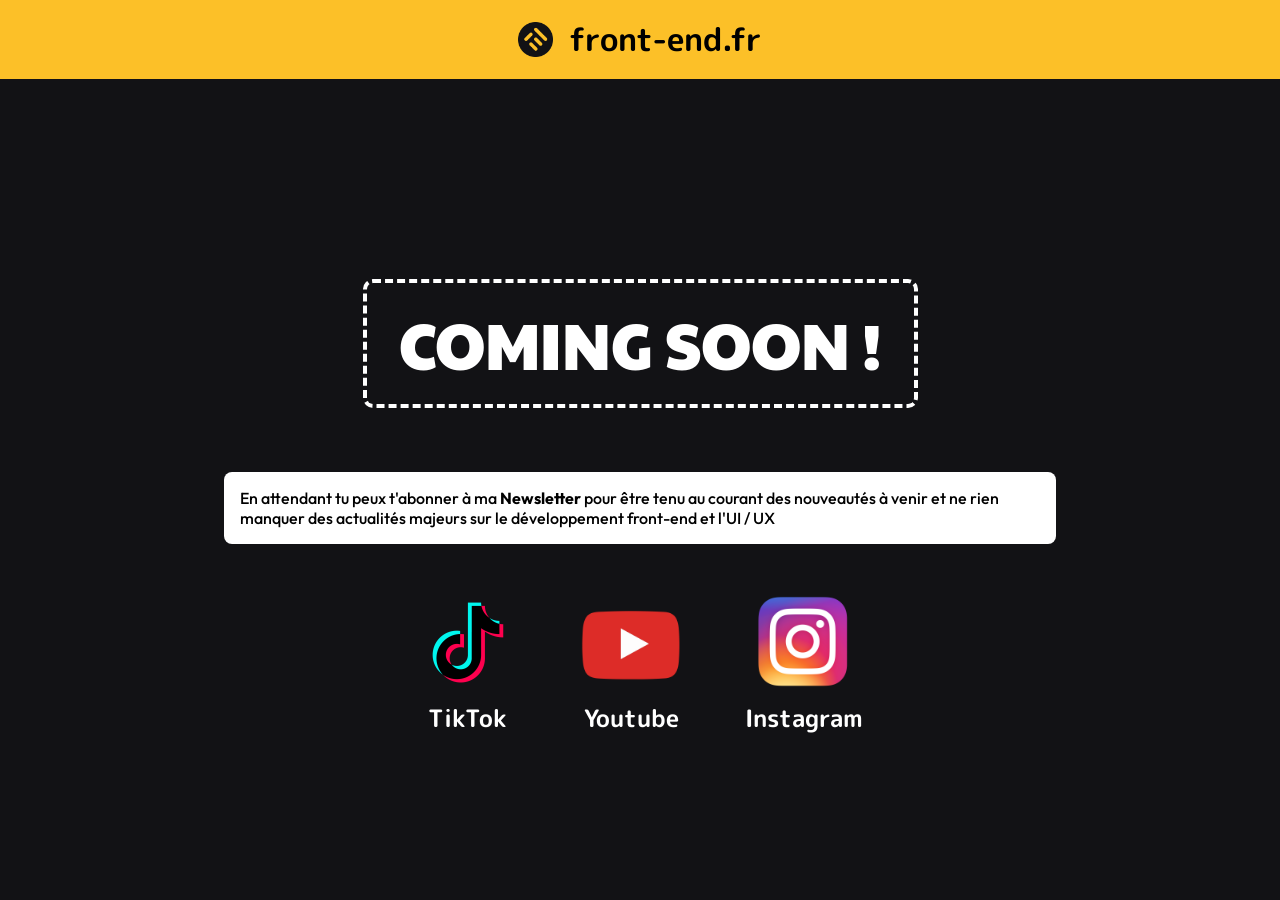
==== index.html @ 1860b996 "Initial commit" ====
<!DOCTYPE html>
<html lang="fr">
  <head>
    <meta charset="UTF-8" />
    <meta http-equiv="X-UA-Compatible" content="IE=edge" />
    <meta name="viewport" content="width=device-width, initial-scale=1.0" />
    <link rel="stylesheet" href="style.css" />
    <link rel="shortcut icon" type="image/png" href="./Logo.png" />
    <title>front-end.fr</title>
  </head>
  <body>
    <div class="container">
      <header>
        <img src="./Logo.png" alt="Logo front-end" />
        <h1>front-end.fr</h1>
      </header>
      <p class="comingsoon">COMING SOON !</p>
      <div class="news">
        <p class="newsletter">
            En attendant tu peux t'abonner à ma <b>Newsletter</b> pour être tenu au
            courant des nouveautés à venir et ne rien manquer des actualités majeurs
            sur le développement front-end et l'UI / UX
          </p>
          <script
            id="form-script-tag-12232690"
            src="https://www.formation.front-end.fr/public/remote/page/188717805d4374124de71b040c83adc1a8bbb46a.js"
          ></script>
          <style>
            iframe {
              width: 100%;
              height: 310px;
            }
          </style>
      </div>
      <section class="social-container">
        <a href="https://www.tiktok.com/@frontend.fr">
          <div class="social">
            <img src="./assets/images/tiktok.png" alt="TikTok" />
            <h2>TikTok</h2>
          </div>
        </a>
        <a href="https://www.youtube.com/@tutos-front-end"
          ><div class="social">
            <img src="./assets/images/youtube.png" alt="Youtube" />
            <h2>Youtube</h2>
          </div>
        </a>
        <a href="https://www.instagram.com/front_end.fr/"
          ><div class="social">
            <img src="./assets/images/insta.png" alt="Instagram" />
            <h2>Instagram</h2>
          </div>
        </a>
      </section>
    </div>
  </body>
</html>
---- style.css ----
@import url('https://fonts.googleapis.com/css2?family=M+PLUS+Rounded+1c&family=Paytone+One&display=swap');
@import url('https://fonts.googleapis.com/css2?family=Outfit:wght@100..900&display=swap');

:root {
    --primary-background : rgb(18,18,21);
    --primary-color : rgb(252,192,40);
}

*, ::before, ::after {
    margin: 0;
    padding: 0;
}

body {
    background-color: var(--primary-background);
    min-height: 100vh;
    display: flex;
    flex-direction: column;
    justify-content: center;
    align-items: center;
    gap: 48px;
}

p {
    color: white;
    font-family: 'Outfit', sans-serif;
    font-size: 1em;
    text-align: left;
    max-width: 800px;
}

a {
    text-decoration: none;
}

b {
    font-weight: 700;
}

.container {
    display: flex;
    flex-direction: column;
    justify-content: center;
    align-items: center;
    gap: 48px;
    padding: 0px 16px;
}

header {
    display: flex;
    gap: 16px;
    justify-content: center;
    align-items: center;
    padding: 16px 0;
    font-family: 'M PLUS Rounded 1c', sans-serif;
    background-color: var(--primary-color);
    width: 100%;
    position: absolute;
    top: 0;
    left: 0
}

header img {
    width: 35px;
}

.comingsoon {
    text-align: center;
    font-family: 'Paytone One', sans-serif;
    font-size: 4em;
    color: white;
    padding: 16px 32px;
    border: 4px white dashed;
    border-radius: 10px;
    margin: 16px auto;
    margin-top: 115px;
}

.newsletter {
    background-color: white;
    padding: 16px 16px;
    border-radius: 8px;
    color : black;
    font-weight: 500;
}

.news {
    display: flex;
    flex-direction: column;
    gap : 16px;
}

@media screen and (max-width : 900px) {
    .comingsoon {
        padding: 16px;
    }
    
}

.social-container {
    display: flex;
    justify-content: center;
    align-items: center;
    gap : 64px;
    max-width: 1200px;
    margin: 0 auto;
}

.social {
    display: flex;
    flex-direction: column;
    align-items: center;
    color: white;
    gap: 8px;
    font-family: 'M PLUS Rounded 1c', sans-serif;
}

.social img {
    width: 100px;
    aspect-ratio: 1/1;
    object-fit: cover;
}

@media screen and (max-width : 800px) {
    .social-container {
        gap : 24px;
    }
    .comingsoon {
        font-size: 2em;
    }
    p.newsletter {
        font-size: 1rem;
    }
    .social img {
        width: 50px;
    }
}

@media screen and (max-width : 400px) {
    .social img {
        width: 40px;
    }
    .comingsoon {
        font-size: 2em;
    }
    p.newsletter {
        font-size: 1rem;
    }
    .social h2 {
        font-size: 1rem;
    }
}
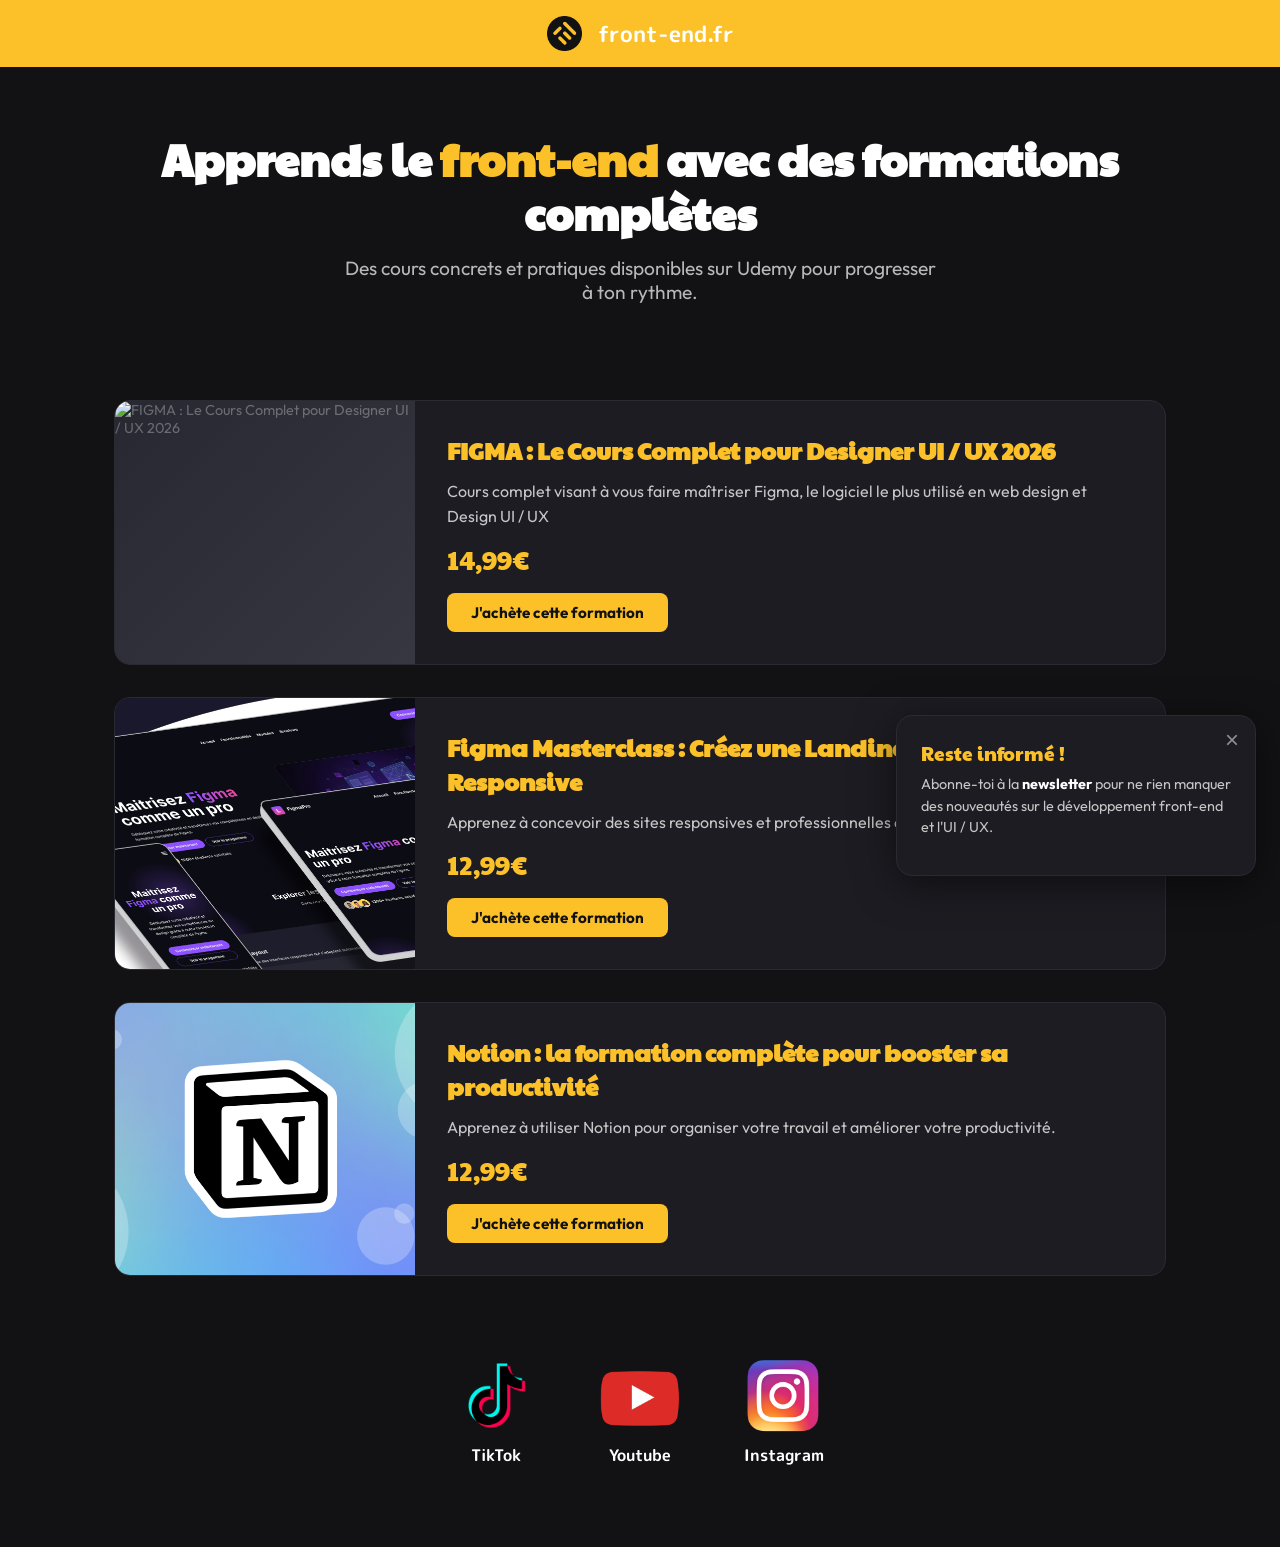
==== commit 8705fb02: "Mise à jour avec les formations" ====
--- a/index.html
+++ b/index.html
@@ -6,32 +6,70 @@
     <meta name="viewport" content="width=device-width, initial-scale=1.0" />
     <link rel="stylesheet" href="style.css" />
     <link rel="shortcut icon" type="image/png" href="./Logo.png" />
-    <title>front-end.fr</title>
+    <title>front-end.fr — Formations</title>
   </head>
   <body>
-    <div class="container">
-      <header>
-        <img src="./Logo.png" alt="Logo front-end" />
-        <h1>front-end.fr</h1>
-      </header>
-      <p class="comingsoon">COMING SOON !</p>
-      <div class="news">
-        <p class="newsletter">
-            En attendant tu peux t'abonner à ma <b>Newsletter</b> pour être tenu au
-            courant des nouveautés à venir et ne rien manquer des actualités majeurs
-            sur le développement front-end et l'UI / UX
-          </p>
-          <script
-            id="form-script-tag-12232690"
-            src="https://www.formation.front-end.fr/public/remote/page/188717805d4374124de71b040c83adc1a8bbb46a.js"
-          ></script>
-          <style>
-            iframe {
-              width: 100%;
-              height: 310px;
-            }
-          </style>
-      </div>
+    <header>
+      <img src="./Logo.png" alt="Logo front-end" />
+      <h1>front-end.fr</h1>
+    </header>
+
+    <main>
+      <!-- Hero -->
+      <section class="hero">
+        <h2 class="hero-title">Apprends le <span class="highlight">front-end</span> avec des formations complètes</h2>
+        <p class="hero-subtitle">Des cours concrets et pratiques disponibles sur Udemy pour progresser à ton rythme.</p>
+      </section>
+
+      <!-- Formations -->
+      <section class="formations">
+        <div class="formation-card">
+          <div class="formation-img-placeholder">
+            <img src="https://img-c.udemycdn.com/course/750x422/4860984_6292_2.jpg" alt="FIGMA : Le Cours Complet pour Designer UI / UX 2026">
+          </div>
+          <div class="formation-info">
+            <h3>FIGMA : Le Cours Complet pour Designer UI / UX 2026</h3>
+            <p class="formation-desc">Cours complet visant à vous faire maîtriser Figma, le logiciel le plus utilisé en web design et Design UI / UX</p>
+            <div class="formation-prix">
+              <!-- <span class="prix-barre">14,99€</span> -->
+              <span class="prix-actuel">14,99€</span>
+            </div>
+            <a href="https://www.udemy.com/course/figma-cours-complet/" class="btn-udemy">J'achète cette formation</a>
+          </div>
+        </div>
+
+        <div class="formation-card">
+          <div class="formation-img-placeholder">
+            <img src="./assets/contents/Thumbnail cours figma autolayout.jpg" alt="Figma Masterclass : Créez une Landing Page 100% Responsive">
+          </div>
+          <div class="formation-info">
+            <h3>Figma Masterclass : Créez une Landing Page 100% Responsive</h3>
+            <p class="formation-desc">Apprenez à concevoir des sites responsives et professionnelles avec Figma et les AutoLayouts</p>
+            <div class="formation-prix">
+              <!-- <span class="prix-barre">14,99€</span> -->
+              <span class="prix-actuel">12,99€</span>
+            </div>
+            <a href="https://www.udemy.com/course/figma-masterclass-autolayout-creez-une-landing-page-100-responsive/" class="btn-udemy">J'achète cette formation</a>
+          </div>
+        </div>
+
+        <div class="formation-card">
+          <div class="formation-img-placeholder">
+            <img src="./assets/contents/Notion.jpg" alt="Notion : la formation complète pour booster sa productivité">
+          </div>
+          <div class="formation-info">
+            <h3>Notion : la formation complète pour booster sa productivité</h3>
+            <p class="formation-desc">Apprenez à utiliser Notion pour organiser votre travail et améliorer votre productivité.</p>
+            <div class="formation-prix">
+              <!--<span class="prix-barre">14,99€</span>-->
+              <span class="prix-actuel">12,99€</span>
+            </div>
+            <a href="https://www.udemy.com/course/notion-la-formation-complete-pour-booster-sa-productivite/" class="btn-udemy">J'achète cette formation</a>
+          </div>
+        </div>
+      </section>
+
+      <!-- Réseaux sociaux -->
       <section class="social-container">
         <a href="https://www.tiktok.com/@frontend.fr">
           <div class="social">
@@ -39,19 +77,69 @@
             <h2>TikTok</h2>
           </div>
         </a>
-        <a href="https://www.youtube.com/@tutos-front-end"
-          ><div class="social">
+        <a href="https://www.youtube.com/@tutos-front-end">
+          <div class="social">
             <img src="./assets/images/youtube.png" alt="Youtube" />
             <h2>Youtube</h2>
           </div>
         </a>
-        <a href="https://www.instagram.com/front_end.fr/"
-          ><div class="social">
+        <a href="https://www.instagram.com/front_end.fr/">
+          <div class="social">
             <img src="./assets/images/insta.png" alt="Instagram" />
             <h2>Instagram</h2>
           </div>
         </a>
       </section>
+    </main>
+
+    <!-- Modale Newsletter -->
+    <div class="newsletter-modal open" id="newsletterModal">
+      <button class="modal-toggle" id="modalToggle" aria-label="Ouvrir la newsletter">
+        <svg width="20" height="20" viewBox="0 0 24 24" fill="none" stroke="currentColor" stroke-width="2" stroke-linecap="round" stroke-linejoin="round">
+          <path d="M4 4h16c1.1 0 2 .9 2 2v12c0 1.1-.9 2-2 2H4c-1.1 0-2-.9-2-2V6c0-1.1.9-2 2-2z"/>
+          <polyline points="22,6 12,13 2,6"/>
+        </svg>
+        <span class="modal-toggle-text">Newsletter</span>
+      </button>
+      <div class="modal-content" id="modalContent">
+        <button class="modal-close" id="modalClose" aria-label="Fermer">&times;</button>
+        <p class="modal-title">Reste informé !</p>
+        <p class="modal-desc">
+          Abonne-toi à la <b>newsletter</b> pour ne rien manquer des nouveautés sur le développement front-end et l'UI / UX.
+        </p>
+        <div class="modal-form">
+          <script
+            id="form-script-tag-12232690"
+            src="https://www.formation.front-end.fr/public/remote/page/188717805d4374124de71b040c83adc1a8bbb46a.js"
+          ></script>
+          <style>
+            .modal-form iframe {
+              width: 100%;
+            }
+          </style>
+        </div>
+      </div>
     </div>
+
+    <script>
+      const modal = document.getElementById('newsletterModal');
+      const toggle = document.getElementById('modalToggle');
+      const close = document.getElementById('modalClose');
+      const content = document.getElementById('modalContent');
+
+      toggle.addEventListener('click', () => {
+        modal.classList.add('open');
+      });
+
+      close.addEventListener('click', () => {
+        modal.classList.remove('open');
+      });
+
+      document.addEventListener('click', (e) => {
+        if (modal.classList.contains('open') && !modal.contains(e.target)) {
+          modal.classList.remove('open');
+        }
+      });
+    </script>
   </body>
 </html>
--- a/style.css
+++ b/style.css
@@ -2,50 +2,31 @@
 @import url('https://fonts.googleapis.com/css2?family=Outfit:wght@100..900&display=swap');
 
 :root {
-    --primary-background : rgb(18,18,21);
-    --primary-color : rgb(252,192,40);
+    --primary-background: rgb(18, 18, 21);
+    --primary-color: rgb(252, 192, 40);
+    --card-bg: rgb(28, 28, 34);
+    --card-border: rgb(42, 42, 50);/* #1c1c22; */
 }
 
 *, ::before, ::after {
     margin: 0;
     padding: 0;
+    box-sizing: border-box;
 }
 
 body {
     background-color: var(--primary-background);
     min-height: 100vh;
-    display: flex;
-    flex-direction: column;
-    justify-content: center;
-    align-items: center;
-    gap: 48px;
-}
-
-p {
+    font-family: 'Outfit', sans-serif;
     color: white;
-    font-family: 'Outfit', sans-serif;
-    font-size: 1em;
-    text-align: left;
-    max-width: 800px;
 }
 
 a {
     text-decoration: none;
-}
-
-b {
-    font-weight: 700;
-}
-
-.container {
-    display: flex;
-    flex-direction: column;
-    justify-content: center;
-    align-items: center;
-    gap: 48px;
-    padding: 0px 16px;
-}
-
+    color: inherit;
+}
+
+/* ===== HEADER ===== */
 header {
     display: flex;
     gap: 16px;
@@ -55,55 +36,164 @@
     font-family: 'M PLUS Rounded 1c', sans-serif;
     background-color: var(--primary-color);
     width: 100%;
-    position: absolute;
+    position: fixed;
     top: 0;
-    left: 0
+    left: 0;
+    z-index: 100;
 }
 
 header img {
     width: 35px;
 }
 
-.comingsoon {
+header h1 {
+    font-size: 1.4rem;
+}
+
+/* ===== MAIN ===== */
+main {
+    max-width: 1100px;
+    margin: 0 auto;
+    padding: 0 24px;
+    padding-top: 100px;
+    padding-bottom: 80px;
+    display: flex;
+    flex-direction: column;
+    gap: 64px;
+}
+
+/* ===== HERO ===== */
+.hero {
     text-align: center;
+    display: flex;
+    flex-direction: column;
+    align-items: center;
+    gap: 16px;
+    padding: 32px 0;
+}
+
+.hero-title {
     font-family: 'Paytone One', sans-serif;
-    font-size: 4em;
-    color: white;
-    padding: 16px 32px;
-    border: 4px white dashed;
-    border-radius: 10px;
-    margin: 16px auto;
-    margin-top: 115px;
-}
-
-.newsletter {
-    background-color: white;
-    padding: 16px 16px;
+    font-size: 2.8rem;
+    line-height: 1.2;
+}
+
+.highlight {
+    color: var(--primary-color);
+}
+
+.hero-subtitle {
+    font-size: 1.2rem;
+    color: rgba(255, 255, 255, 0.7);
+    max-width: 600px;
+}
+
+/* ===== FORMATIONS ===== */
+.formations {
+    display: flex;
+    flex-direction: column;
+    gap: 32px;
+}
+
+.formation-card {
+    display: flex;
+    background-color: var(--card-bg);
+    border: 1px solid var(--card-border);
+    border-radius: 16px;
+    overflow: hidden;
+    transition: transform 0.2s ease, box-shadow 0.2s ease;
+}
+
+.formation-card:hover {
+    transform: translateY(-4px);
+    box-shadow: 0 8px 30px rgba(252, 192, 40, 0.1);
+}
+
+.formation-img-placeholder {
+    width: 300px;
+    min-width: 300px;
+    flex-shrink: 0;
+    background: linear-gradient(135deg, rgb(40, 40, 50), rgb(55, 55, 65));
+    display: flex;
+    align-items: center;
+    justify-content: center;
+    color: rgba(255, 255, 255, 0.3);
+    font-size: 0.9rem;
+    overflow: hidden;
+}
+
+.formation-img-placeholder img {
+    width: 100%;
+    height: 100%;
+    object-fit: cover;
+    display: block;
+}
+
+.formation-info {
+    padding: 32px;
+    display: flex;
+    flex-direction: column;
+    justify-content: center;
+    gap: 12px;
+}
+
+.formation-info h3 {
+    font-family: 'Paytone One', sans-serif;
+    font-size: 1.5rem;
+    color: var(--primary-color);
+}
+
+.formation-desc {
+    font-size: 1rem;
+    color: rgba(255, 255, 255, 0.75);
+    line-height: 1.6;
+}
+
+.formation-prix {
+    display: flex;
+    align-items: center;
+    gap: 12px;
+}
+
+.prix-barre {
+    font-size: 1rem;
+    color: rgba(255, 255, 255, 0.35);
+    text-decoration: line-through;
+    font-weight: 400;
+}
+
+.prix-actuel {
+    font-family: 'Paytone One', sans-serif;
+    font-size: 1.6rem;
+    color: var(--primary-color);
+}
+
+.btn-udemy {
+    display: inline-block;
+    align-self: flex-start;
+    background-color: var(--primary-color);
+    color: var(--primary-background);
+    font-family: 'Outfit', sans-serif;
+    font-weight: 700;
+    font-size: 0.95rem;
+    padding: 10px 24px;
     border-radius: 8px;
-    color : black;
-    font-weight: 500;
-}
-
-.news {
-    display: flex;
-    flex-direction: column;
-    gap : 16px;
-}
-
-@media screen and (max-width : 900px) {
-    .comingsoon {
-        padding: 16px;
-    }
-    
-}
-
+    transition: opacity 0.2s ease, transform 0.2s ease;
+    margin-top: 4px;
+}
+
+.btn-udemy:hover {
+    opacity: 0.85;
+    transform: scale(1.03);
+}
+
+/* ===== SOCIAL ===== */
 .social-container {
     display: flex;
     justify-content: center;
     align-items: center;
-    gap : 64px;
-    max-width: 1200px;
-    margin: 0 auto;
+    gap: 64px;
+    padding-top: 16px;
 }
 
 .social {
@@ -113,40 +203,188 @@
     color: white;
     gap: 8px;
     font-family: 'M PLUS Rounded 1c', sans-serif;
+    transition: transform 0.2s ease;
+}
+
+.social:hover {
+    transform: scale(1.08);
 }
 
 .social img {
-    width: 100px;
+    width: 80px;
     aspect-ratio: 1/1;
     object-fit: cover;
 }
 
-@media screen and (max-width : 800px) {
+.social h2 {
+    font-size: 1rem;
+}
+
+/* ===== NEWSLETTER MODAL ===== */
+.newsletter-modal {
+    position: fixed;
+    bottom: 24px;
+    right: 24px;
+    z-index: 200;
+}
+
+.modal-toggle {
+    display: flex;
+    align-items: center;
+    gap: 8px;
+    background-color: var(--primary-color);
+    color: var(--primary-background);
+    border: none;
+    padding: 12px 20px;
+    border-radius: 50px;
+    font-family: 'Outfit', sans-serif;
+    font-weight: 700;
+    font-size: 0.95rem;
+    cursor: pointer;
+    box-shadow: 0 4px 20px rgba(252, 192, 40, 0.35);
+    transition: transform 0.2s ease, box-shadow 0.2s ease;
+}
+
+.modal-toggle:hover {
+    transform: scale(1.05);
+    box-shadow: 0 6px 28px rgba(252, 192, 40, 0.5);
+}
+
+.newsletter-modal.open .modal-toggle {
+    display: none;
+}
+
+.modal-content {
+    display: none;
+    background-color: var(--card-bg);
+    border: 1px solid var(--card-border);
+    border-radius: 16px;
+    padding: 24px;
+    width: 360px;
+    max-height: 80vh;
+    overflow-y: auto;
+    box-shadow: 0 8px 40px rgba(0, 0, 0, 0.5);
+}
+
+.newsletter-modal.open .modal-content {
+    display: block;
+    animation: slideUp 0.3s ease;
+}
+
+@keyframes slideUp {
+    from {
+        opacity: 0;
+        transform: translateY(20px);
+    }
+    to {
+        opacity: 1;
+        transform: translateY(0);
+    }
+}
+
+.modal-close {
+    position: absolute;
+    top: 12px;
+    right: 16px;
+    background: none;
+    border: none;
+    color: rgba(255, 255, 255, 0.5);
+    font-size: 1.5rem;
+    cursor: pointer;
+    line-height: 1;
+    transition: color 0.2s ease;
+}
+
+.modal-close:hover {
+    color: white;
+}
+
+.modal-content {
+    position: relative;
+}
+
+.modal-title {
+    font-family: 'Paytone One', sans-serif;
+    font-size: 1.2rem;
+    color: var(--primary-color);
+    margin-bottom: 8px;
+}
+
+.modal-desc {
+    font-size: 0.9rem;
+    color: rgba(255, 255, 255, 0.75);
+    line-height: 1.5;
+    margin-bottom: 12px;
+}
+
+.modal-desc b {
+    color: white;
+}
+
+/* ===== RESPONSIVE ===== */
+@media screen and (max-width: 800px) {
+    .hero-title {
+        font-size: 2rem;
+    }
+
+    .hero-subtitle {
+        font-size: 1rem;
+    }
+
+    .formation-card {
+        flex-direction: column;
+    }
+
+    .formation-img-placeholder {
+        min-width: 100%;
+        min-height: 180px;
+    }
+
+    .formation-info {
+        padding: 24px;
+    }
+
     .social-container {
-        gap : 24px;
-    }
-    .comingsoon {
-        font-size: 2em;
-    }
-    p.newsletter {
-        font-size: 1rem;
-    }
+        gap: 24px;
+    }
+
     .social img {
         width: 50px;
     }
-}
-
-@media screen and (max-width : 400px) {
+
+    .modal-content {
+        width: 300px;
+    }
+}
+
+@media screen and (max-width: 480px) {
+    main {
+        gap: 40px;
+        padding-top: 90px;
+    }
+
+    .hero-title {
+        font-size: 1.6rem;
+    }
+
+    .formation-info h3 {
+        font-size: 1.2rem;
+    }
+
     .social img {
         width: 40px;
     }
-    .comingsoon {
-        font-size: 2em;
-    }
-    p.newsletter {
-        font-size: 1rem;
-    }
+
     .social h2 {
-        font-size: 1rem;
-    }
-}+        font-size: 0.9rem;
+    }
+
+    .newsletter-modal {
+        bottom: 16px;
+        right: 16px;
+    }
+
+    .modal-content {
+        width: calc(100vw - 32px);
+    }
+}
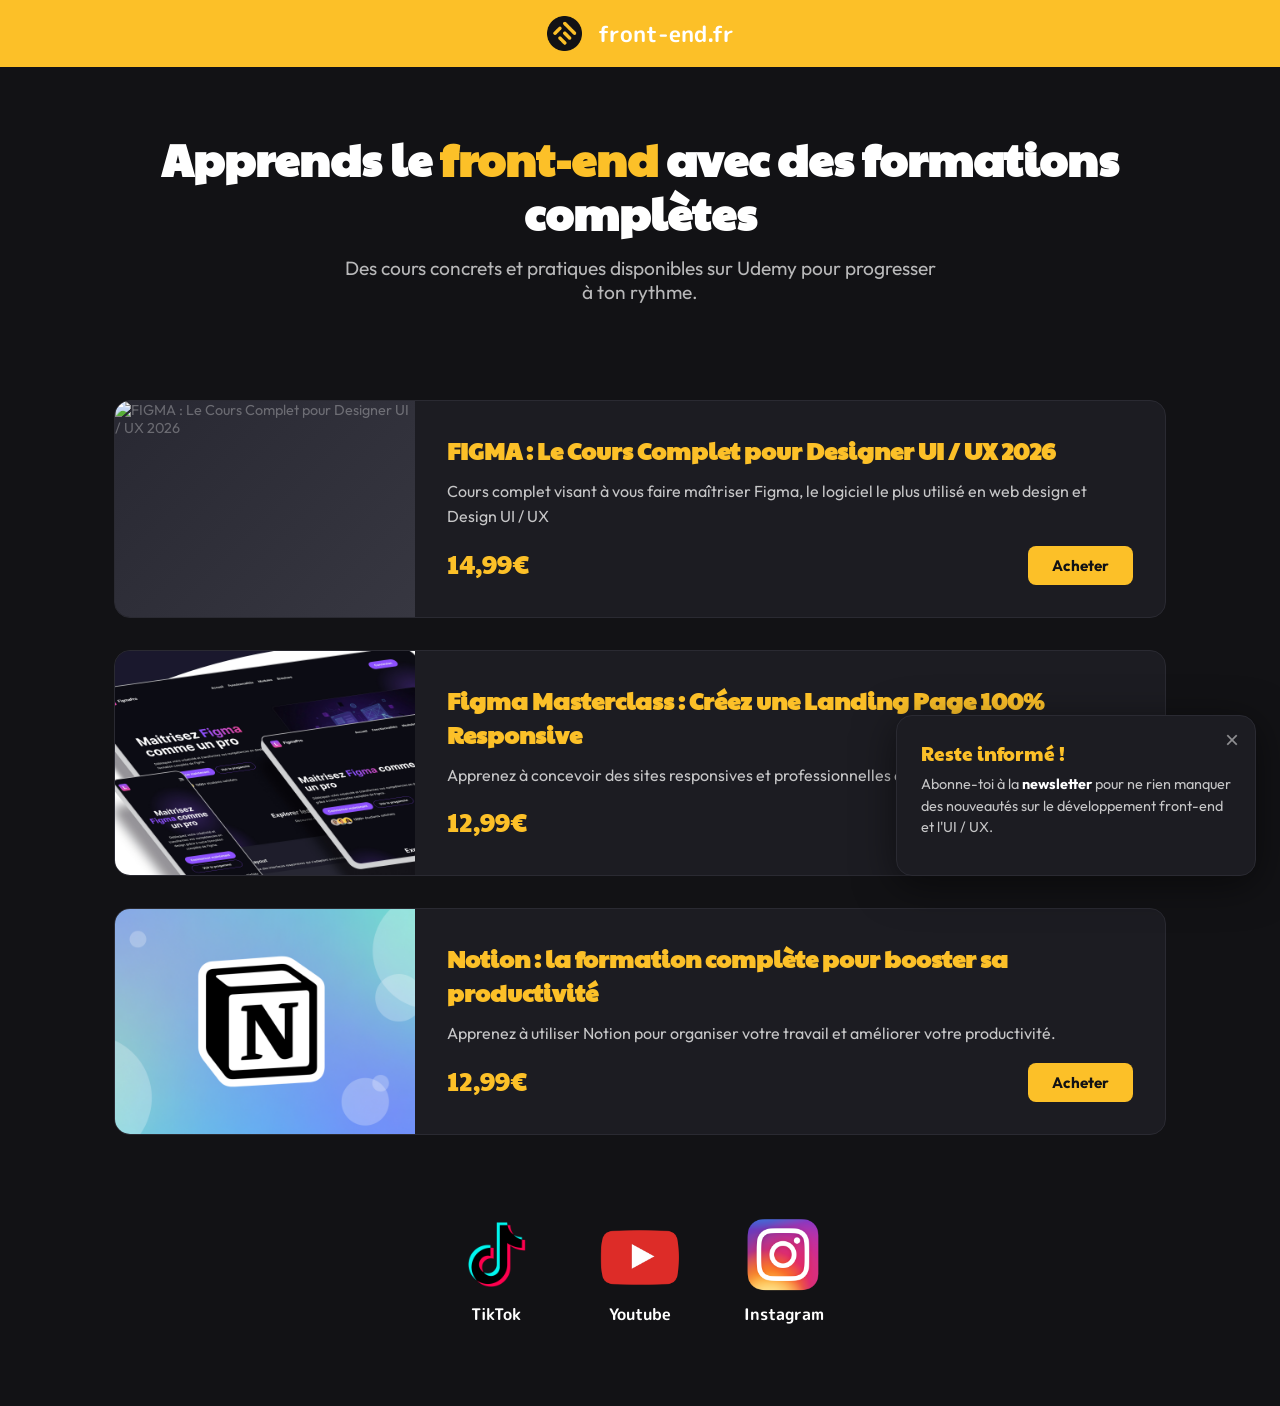
==== commit 54873b74: "Modification de l'emplacement des boutons et affichage prix" ====
--- a/index.html
+++ b/index.html
@@ -23,50 +23,56 @@
 
       <!-- Formations -->
       <section class="formations">
-        <div class="formation-card">
+        <a href="https://www.udemy.com/course/figma-cours-complet/" class="formation-card" target="_blank">
           <div class="formation-img-placeholder">
             <img src="https://img-c.udemycdn.com/course/750x422/4860984_6292_2.jpg" alt="FIGMA : Le Cours Complet pour Designer UI / UX 2026">
           </div>
           <div class="formation-info">
             <h3>FIGMA : Le Cours Complet pour Designer UI / UX 2026</h3>
             <p class="formation-desc">Cours complet visant à vous faire maîtriser Figma, le logiciel le plus utilisé en web design et Design UI / UX</p>
-            <div class="formation-prix">
-              <!-- <span class="prix-barre">14,99€</span> -->
-              <span class="prix-actuel">14,99€</span>
+            <div class="formation-footer">
+              <div class="formation-prix">
+                <!-- <span class="prix-barre">14,99€</span> -->
+                <span class="prix-actuel">14,99€</span>
+              </div>
+              <span class="btn-udemy">Acheter</span>
             </div>
-            <a href="https://www.udemy.com/course/figma-cours-complet/" class="btn-udemy">J'achète cette formation</a>
           </div>
-        </div>
+        </a>
 
-        <div class="formation-card">
+        <a href="https://www.udemy.com/course/figma-masterclass-autolayout-creez-une-landing-page-100-responsive/" class="formation-card" target="_blank">
           <div class="formation-img-placeholder">
             <img src="./assets/contents/Thumbnail cours figma autolayout.jpg" alt="Figma Masterclass : Créez une Landing Page 100% Responsive">
           </div>
           <div class="formation-info">
             <h3>Figma Masterclass : Créez une Landing Page 100% Responsive</h3>
             <p class="formation-desc">Apprenez à concevoir des sites responsives et professionnelles avec Figma et les AutoLayouts</p>
-            <div class="formation-prix">
-              <!-- <span class="prix-barre">14,99€</span> -->
-              <span class="prix-actuel">12,99€</span>
+            <div class="formation-footer">
+              <div class="formation-prix">
+                <!-- <span class="prix-barre">14,99€</span> -->
+                <span class="prix-actuel">12,99€</span>
+              </div>
+              <span class="btn-udemy">Acheter</span>
             </div>
-            <a href="https://www.udemy.com/course/figma-masterclass-autolayout-creez-une-landing-page-100-responsive/" class="btn-udemy">J'achète cette formation</a>
           </div>
-        </div>
+        </a>
 
-        <div class="formation-card">
+        <a href="https://www.udemy.com/course/notion-la-formation-complete-pour-booster-sa-productivite/" class="formation-card" target="_blank">
           <div class="formation-img-placeholder">
             <img src="./assets/contents/Notion.jpg" alt="Notion : la formation complète pour booster sa productivité">
           </div>
           <div class="formation-info">
             <h3>Notion : la formation complète pour booster sa productivité</h3>
             <p class="formation-desc">Apprenez à utiliser Notion pour organiser votre travail et améliorer votre productivité.</p>
-            <div class="formation-prix">
-              <!--<span class="prix-barre">14,99€</span>-->
-              <span class="prix-actuel">12,99€</span>
+            <div class="formation-footer">
+              <div class="formation-prix">
+                <!--<span class="prix-barre">14,99€</span>-->
+                <span class="prix-actuel">12,99€</span>
+              </div>
+              <span class="btn-udemy">Acheter</span>
             </div>
-            <a href="https://www.udemy.com/course/notion-la-formation-complete-pour-booster-sa-productivite/" class="btn-udemy">J'achète cette formation</a>
           </div>
-        </div>
+        </a>
       </section>
 
       <!-- Réseaux sociaux -->
--- a/style.css
+++ b/style.css
@@ -102,6 +102,7 @@
     border-radius: 16px;
     overflow: hidden;
     transition: transform 0.2s ease, box-shadow 0.2s ease;
+    position: relative;
 }
 
 .formation-card:hover {
@@ -133,8 +134,9 @@
     padding: 32px;
     display: flex;
     flex-direction: column;
-    justify-content: center;
+    justify-content: space-between;
     gap: 12px;
+    flex: 1;
 }
 
 .formation-info h3 {
@@ -147,6 +149,14 @@
     font-size: 1rem;
     color: rgba(255, 255, 255, 0.75);
     line-height: 1.6;
+}
+
+.formation-footer {
+    display: flex;
+    align-items: center;
+    justify-content: space-between;
+    gap: 16px;
+    margin-top: auto;
 }
 
 .formation-prix {
@@ -182,6 +192,7 @@
     margin-top: 4px;
 }
 
+
 .btn-udemy:hover {
     opacity: 0.85;
     transform: scale(1.03);
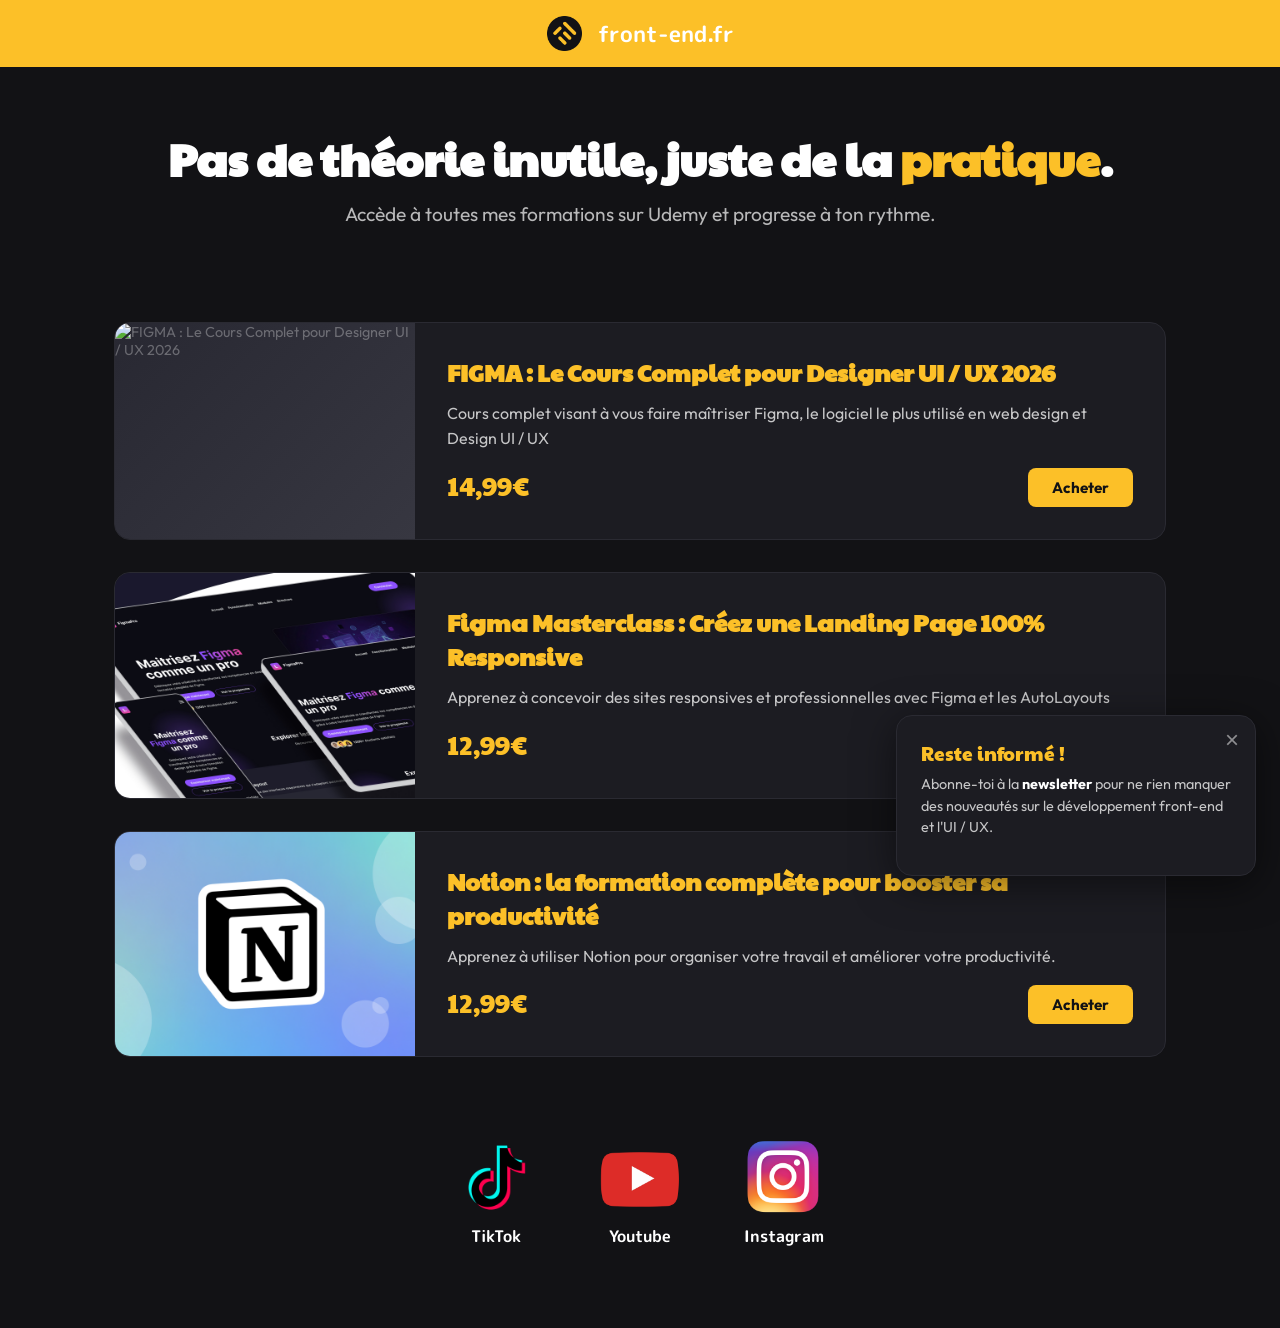
==== commit de101ab7: "Changement de la phrase d'accroche" ====
--- a/index.html
+++ b/index.html
@@ -17,8 +17,8 @@
     <main>
       <!-- Hero -->
       <section class="hero">
-        <h2 class="hero-title">Apprends le <span class="highlight">front-end</span> avec des formations complètes</h2>
-        <p class="hero-subtitle">Des cours concrets et pratiques disponibles sur Udemy pour progresser à ton rythme.</p>
+        <h2 class="hero-title">Pas de théorie inutile, juste de la <span class="highlight">pratique</span>.</h2>
+        <p class="hero-subtitle">Accède à toutes mes formations sur Udemy et progresse à ton rythme.</p>
       </section>
 
       <!-- Formations -->
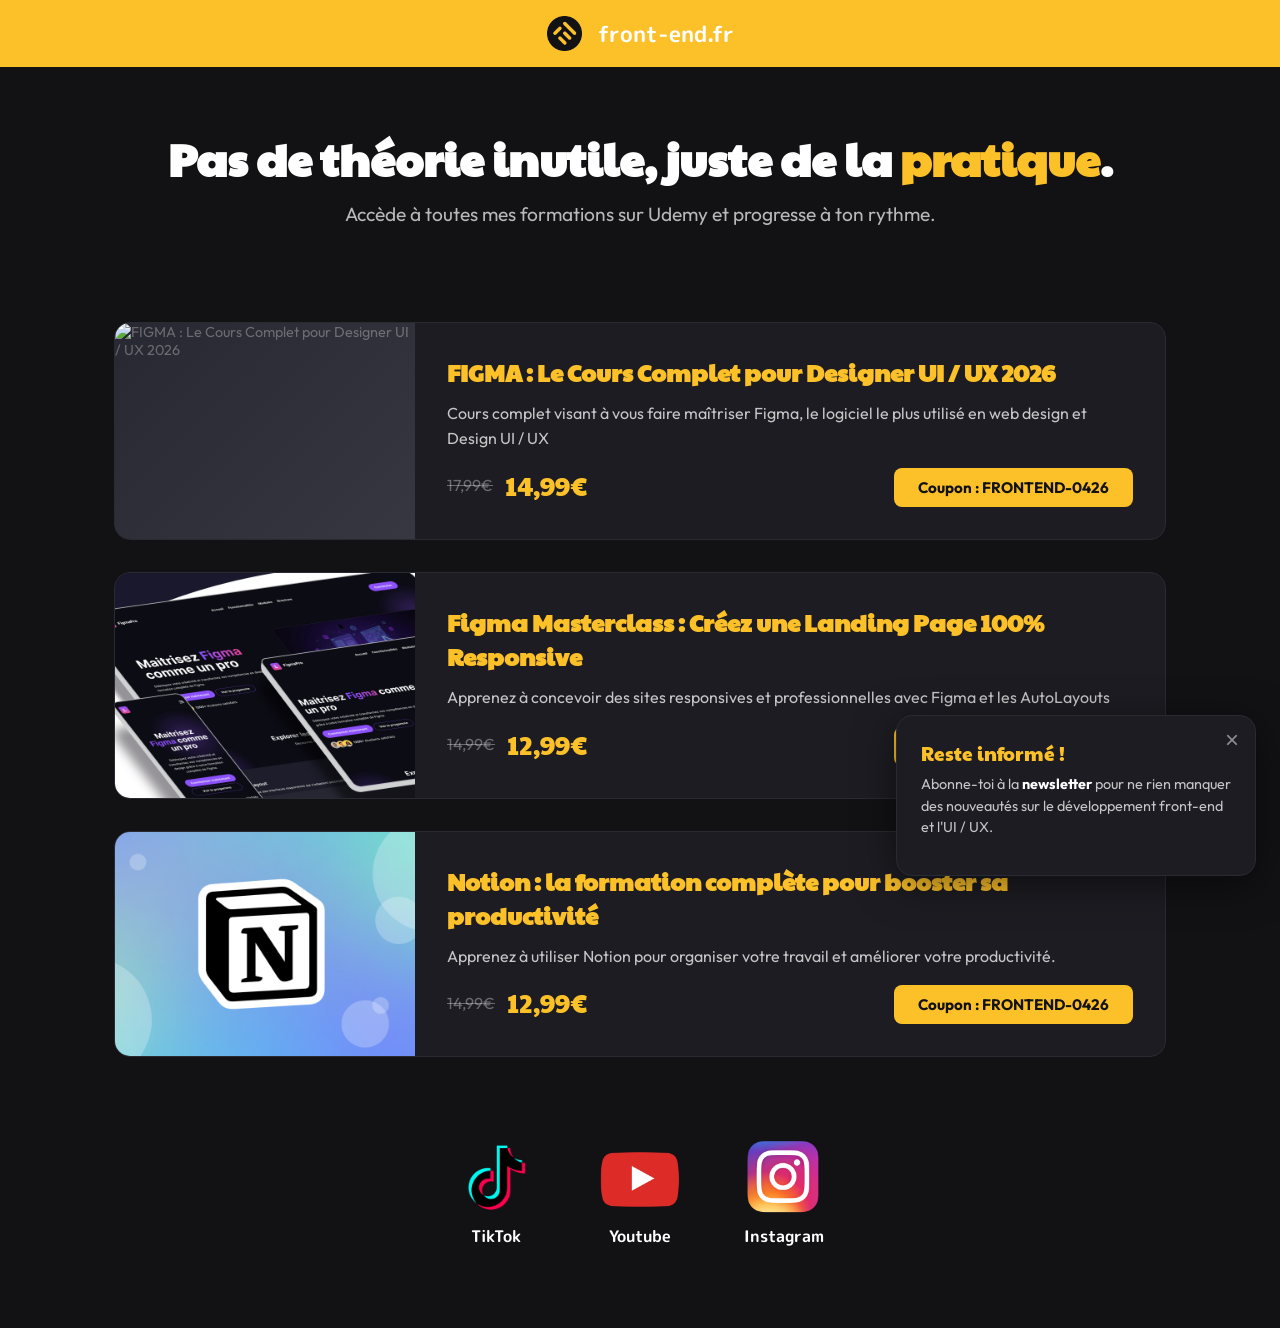
==== commit 7aa35eb2: "mise à jour des coupons" ====
--- a/index.html
+++ b/index.html
@@ -23,7 +23,7 @@
 
       <!-- Formations -->
       <section class="formations">
-        <a href="https://www.udemy.com/course/figma-cours-complet/" class="formation-card" target="_blank">
+        <a href="https://www.udemy.com/course/figma-cours-complet/?couponCode=FRONTEND-0426" class="formation-card" target="_blank">
           <div class="formation-img-placeholder">
             <img src="https://img-c.udemycdn.com/course/750x422/4860984_6292_2.jpg" alt="FIGMA : Le Cours Complet pour Designer UI / UX 2026">
           </div>
@@ -32,15 +32,15 @@
             <p class="formation-desc">Cours complet visant à vous faire maîtriser Figma, le logiciel le plus utilisé en web design et Design UI / UX</p>
             <div class="formation-footer">
               <div class="formation-prix">
-                <!-- <span class="prix-barre">14,99€</span> -->
+                <span class="prix-barre">17,99€</span>
                 <span class="prix-actuel">14,99€</span>
               </div>
-              <span class="btn-udemy">Acheter</span>
+              <span class="btn-udemy">Coupon : FRONTEND-0426</span>
             </div>
           </div>
         </a>
 
-        <a href="https://www.udemy.com/course/figma-masterclass-autolayout-creez-une-landing-page-100-responsive/" class="formation-card" target="_blank">
+        <a href="https://www.udemy.com/course/figma-masterclass-autolayout-creez-une-landing-page-100-responsive/?couponCode=FRONTEND-0426" class="formation-card" target="_blank">
           <div class="formation-img-placeholder">
             <img src="./assets/contents/Thumbnail cours figma autolayout.jpg" alt="Figma Masterclass : Créez une Landing Page 100% Responsive">
           </div>
@@ -49,15 +49,15 @@
             <p class="formation-desc">Apprenez à concevoir des sites responsives et professionnelles avec Figma et les AutoLayouts</p>
             <div class="formation-footer">
               <div class="formation-prix">
-                <!-- <span class="prix-barre">14,99€</span> -->
+                <span class="prix-barre">14,99€</span>
                 <span class="prix-actuel">12,99€</span>
               </div>
-              <span class="btn-udemy">Acheter</span>
+              <span class="btn-udemy">Coupon : FRONTEND-0426</span>
             </div>
           </div>
         </a>
 
-        <a href="https://www.udemy.com/course/notion-la-formation-complete-pour-booster-sa-productivite/" class="formation-card" target="_blank">
+        <a href="https://www.udemy.com/course/notion-la-formation-complete-pour-booster-sa-productivite/?couponCode=FRONTEND-0426" class="formation-card" target="_blank">
           <div class="formation-img-placeholder">
             <img src="./assets/contents/Notion.jpg" alt="Notion : la formation complète pour booster sa productivité">
           </div>
@@ -66,10 +66,10 @@
             <p class="formation-desc">Apprenez à utiliser Notion pour organiser votre travail et améliorer votre productivité.</p>
             <div class="formation-footer">
               <div class="formation-prix">
-                <!--<span class="prix-barre">14,99€</span>-->
+                <span class="prix-barre">14,99€</span>
                 <span class="prix-actuel">12,99€</span>
               </div>
-              <span class="btn-udemy">Acheter</span>
+              <span class="btn-udemy">Coupon : FRONTEND-0426</span>
             </div>
           </div>
         </a>
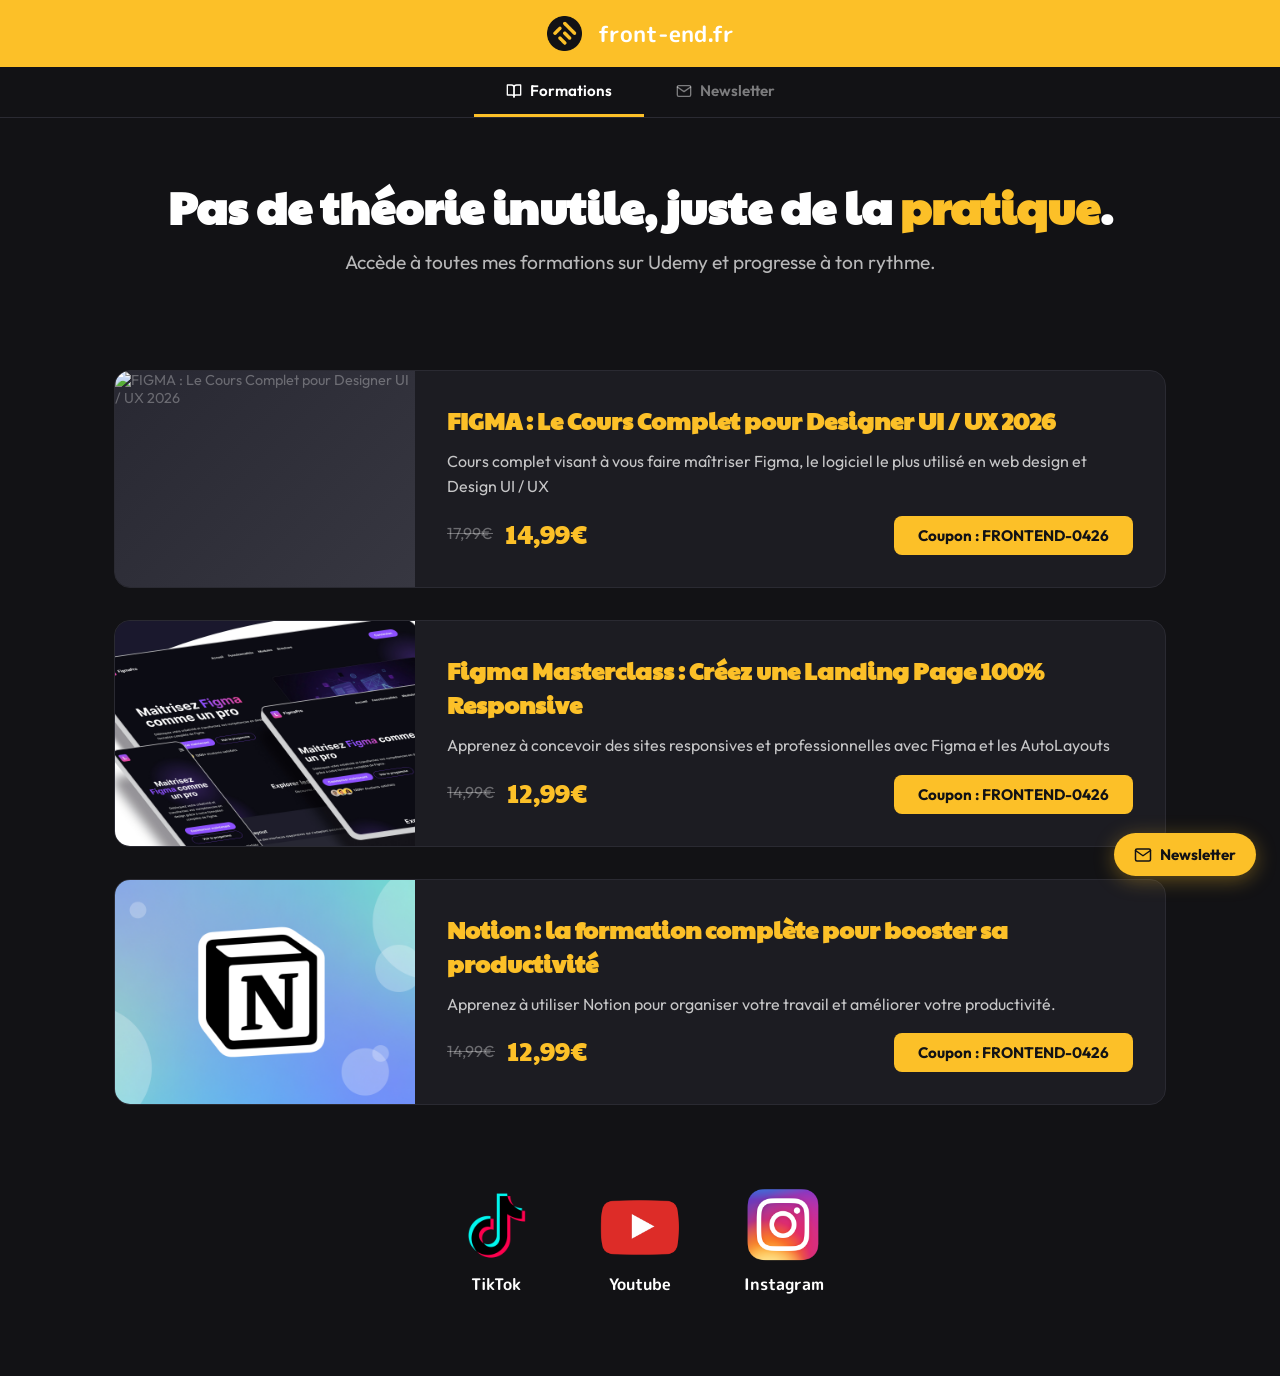
==== commit c6751a72: "Landing page avec 3 formations Udemy, onglets formations/newsletter et modale newsletter Co-Authored" ====
--- a/index.html
+++ b/index.html
@@ -9,103 +9,141 @@
     <title>front-end.fr — Formations</title>
   </head>
   <body>
+
     <header>
       <img src="./Logo.png" alt="Logo front-end" />
       <h1>front-end.fr</h1>
     </header>
 
+    <nav class="tab-nav">
+      <a href="#formations" class="tab-btn" data-tab="formations">
+        <svg width="16" height="16" viewBox="0 0 24 24" fill="none" stroke="currentColor" stroke-width="2" stroke-linecap="round" stroke-linejoin="round"><path d="M2 3h6a4 4 0 0 1 4 4v14a3 3 0 0 0-3-3H2z"/><path d="M22 3h-6a4 4 0 0 0-4 4v14a3 3 0 0 1 3-3h7z"/></svg>
+        Formations
+      </a>
+      <a href="#newsletter" class="tab-btn" data-tab="newsletter">
+        <svg width="16" height="16" viewBox="0 0 24 24" fill="none" stroke="currentColor" stroke-width="2" stroke-linecap="round" stroke-linejoin="round"><path d="M4 4h16c1.1 0 2 .9 2 2v12c0 1.1-.9 2-2 2H4c-1.1 0-2-.9-2-2V6c0-1.1.9-2 2-2z"/><polyline points="22,6 12,13 2,6"/></svg>
+        Newsletter
+      </a>
+    </nav>
+
     <main>
-      <!-- Hero -->
-      <section class="hero">
-        <h2 class="hero-title">Pas de théorie inutile, juste de la <span class="highlight">pratique</span>.</h2>
-        <p class="hero-subtitle">Accède à toutes mes formations sur Udemy et progresse à ton rythme.</p>
-      </section>
-
-      <!-- Formations -->
-      <section class="formations">
-        <a href="https://www.udemy.com/course/figma-cours-complet/?couponCode=FRONTEND-0426" class="formation-card" target="_blank">
-          <div class="formation-img-placeholder">
-            <img src="https://img-c.udemycdn.com/course/750x422/4860984_6292_2.jpg" alt="FIGMA : Le Cours Complet pour Designer UI / UX 2026">
+
+      <!-- ===== TAB FORMATIONS ===== -->
+      <div id="tab-formations" class="tab-content">
+
+        <section class="hero">
+          <h2 class="hero-title">Pas de théorie inutile, juste de la <span class="highlight">pratique</span>.</h2>
+          <p class="hero-subtitle">Accède à toutes mes formations sur Udemy et progresse à ton rythme.</p>
+        </section>
+
+        <section class="formations">
+          <a href="https://www.udemy.com/course/figma-cours-complet/?couponCode=FRONTEND-0426" class="formation-card" target="_blank">
+            <div class="formation-img-placeholder">
+              <img src="https://img-c.udemycdn.com/course/750x422/4860984_6292_2.jpg" alt="FIGMA : Le Cours Complet pour Designer UI / UX 2026">
+            </div>
+            <div class="formation-info">
+              <h3>FIGMA : Le Cours Complet pour Designer UI / UX 2026</h3>
+              <p class="formation-desc">Cours complet visant à vous faire maîtriser Figma, le logiciel le plus utilisé en web design et Design UI / UX</p>
+              <div class="formation-footer">
+                <div class="formation-prix">
+                  <span class="prix-barre">17,99€</span>
+                  <span class="prix-actuel">14,99€</span>
+                </div>
+                <span class="btn-udemy">Coupon : FRONTEND-0426</span>
+              </div>
+            </div>
+          </a>
+
+          <a href="https://www.udemy.com/course/figma-masterclass-autolayout-creez-une-landing-page-100-responsive/?couponCode=FRONTEND-0426" class="formation-card" target="_blank">
+            <div class="formation-img-placeholder">
+              <img src="./assets/contents/Thumbnail cours figma autolayout.jpg" alt="Figma Masterclass : Créez une Landing Page 100% Responsive">
+            </div>
+            <div class="formation-info">
+              <h3>Figma Masterclass : Créez une Landing Page 100% Responsive</h3>
+              <p class="formation-desc">Apprenez à concevoir des sites responsives et professionnelles avec Figma et les AutoLayouts</p>
+              <div class="formation-footer">
+                <div class="formation-prix">
+                  <span class="prix-barre">14,99€</span>
+                  <span class="prix-actuel">12,99€</span>
+                </div>
+                <span class="btn-udemy">Coupon : FRONTEND-0426</span>
+              </div>
+            </div>
+          </a>
+
+          <a href="https://www.udemy.com/course/notion-la-formation-complete-pour-booster-sa-productivite/?couponCode=FRONTEND-0426" class="formation-card" target="_blank">
+            <div class="formation-img-placeholder">
+              <img src="./assets/contents/Notion.jpg" alt="Notion : la formation complète pour booster sa productivité">
+            </div>
+            <div class="formation-info">
+              <h3>Notion : la formation complète pour booster sa productivité</h3>
+              <p class="formation-desc">Apprenez à utiliser Notion pour organiser votre travail et améliorer votre productivité.</p>
+              <div class="formation-footer">
+                <div class="formation-prix">
+                  <span class="prix-barre">14,99€</span>
+                  <span class="prix-actuel">12,99€</span>
+                </div>
+                <span class="btn-udemy">Coupon : FRONTEND-0426</span>
+              </div>
+            </div>
+          </a>
+        </section>
+
+        <section class="social-container">
+          <a href="https://www.tiktok.com/@frontend.fr" target="_blank">
+            <div class="social">
+              <img src="./assets/images/tiktok.png" alt="TikTok" />
+              <h2>TikTok</h2>
+            </div>
+          </a>
+          <a href="https://www.youtube.com/@tutos-front-end" target="_blank">
+            <div class="social">
+              <img src="./assets/images/youtube.png" alt="Youtube" />
+              <h2>Youtube</h2>
+            </div>
+          </a>
+          <a href="https://www.instagram.com/front_end.fr/" target="_blank">
+            <div class="social">
+              <img src="./assets/images/insta.png" alt="Instagram" />
+              <h2>Instagram</h2>
+            </div>
+          </a>
+        </section>
+
+      </div>
+
+      <!-- ===== TAB NEWSLETTER ===== -->
+      <div id="tab-newsletter" class="tab-content" hidden>
+
+        <section class="newsletter-page">
+          <div class="newsletter-page-inner">
+            <div class="newsletter-icon">
+              <svg width="36" height="36" viewBox="0 0 24 24" fill="none" stroke="currentColor" stroke-width="1.5" stroke-linecap="round" stroke-linejoin="round"><path d="M4 4h16c1.1 0 2 .9 2 2v12c0 1.1-.9 2-2 2H4c-1.1 0-2-.9-2-2V6c0-1.1.9-2 2-2z"/><polyline points="22,6 12,13 2,6"/></svg>
+            </div>
+            <h2 class="newsletter-page-title">Reste dans la boucle</h2>
+            <p class="newsletter-page-desc">
+              Abonne-toi à la <strong>newsletter</strong> pour ne rien manquer des nouveautés sur le développement <strong>front-end</strong> et l'<strong>UI / UX</strong>. Aucun spam, tu te désabonnes quand tu veux.
+            </p>
+            <div id="page-form-slot"></div>
+            <a href="#formations" class="btn-formations-link" data-tab="formations">
+              <svg width="16" height="16" viewBox="0 0 24 24" fill="none" stroke="currentColor" stroke-width="2" stroke-linecap="round" stroke-linejoin="round"><path d="M2 3h6a4 4 0 0 1 4 4v14a3 3 0 0 0-3-3H2z"/><path d="M22 3h-6a4 4 0 0 0-4 4v14a3 3 0 0 1 3-3h7z"/></svg>
+              Voir mes formations
+            </a>
           </div>
-          <div class="formation-info">
-            <h3>FIGMA : Le Cours Complet pour Designer UI / UX 2026</h3>
-            <p class="formation-desc">Cours complet visant à vous faire maîtriser Figma, le logiciel le plus utilisé en web design et Design UI / UX</p>
-            <div class="formation-footer">
-              <div class="formation-prix">
-                <span class="prix-barre">17,99€</span>
-                <span class="prix-actuel">14,99€</span>
-              </div>
-              <span class="btn-udemy">Coupon : FRONTEND-0426</span>
-            </div>
-          </div>
-        </a>
-
-        <a href="https://www.udemy.com/course/figma-masterclass-autolayout-creez-une-landing-page-100-responsive/?couponCode=FRONTEND-0426" class="formation-card" target="_blank">
-          <div class="formation-img-placeholder">
-            <img src="./assets/contents/Thumbnail cours figma autolayout.jpg" alt="Figma Masterclass : Créez une Landing Page 100% Responsive">
-          </div>
-          <div class="formation-info">
-            <h3>Figma Masterclass : Créez une Landing Page 100% Responsive</h3>
-            <p class="formation-desc">Apprenez à concevoir des sites responsives et professionnelles avec Figma et les AutoLayouts</p>
-            <div class="formation-footer">
-              <div class="formation-prix">
-                <span class="prix-barre">14,99€</span>
-                <span class="prix-actuel">12,99€</span>
-              </div>
-              <span class="btn-udemy">Coupon : FRONTEND-0426</span>
-            </div>
-          </div>
-        </a>
-
-        <a href="https://www.udemy.com/course/notion-la-formation-complete-pour-booster-sa-productivite/?couponCode=FRONTEND-0426" class="formation-card" target="_blank">
-          <div class="formation-img-placeholder">
-            <img src="./assets/contents/Notion.jpg" alt="Notion : la formation complète pour booster sa productivité">
-          </div>
-          <div class="formation-info">
-            <h3>Notion : la formation complète pour booster sa productivité</h3>
-            <p class="formation-desc">Apprenez à utiliser Notion pour organiser votre travail et améliorer votre productivité.</p>
-            <div class="formation-footer">
-              <div class="formation-prix">
-                <span class="prix-barre">14,99€</span>
-                <span class="prix-actuel">12,99€</span>
-              </div>
-              <span class="btn-udemy">Coupon : FRONTEND-0426</span>
-            </div>
-          </div>
-        </a>
-      </section>
-
-      <!-- Réseaux sociaux -->
-      <section class="social-container">
-        <a href="https://www.tiktok.com/@frontend.fr">
-          <div class="social">
-            <img src="./assets/images/tiktok.png" alt="TikTok" />
-            <h2>TikTok</h2>
-          </div>
-        </a>
-        <a href="https://www.youtube.com/@tutos-front-end">
-          <div class="social">
-            <img src="./assets/images/youtube.png" alt="Youtube" />
-            <h2>Youtube</h2>
-          </div>
-        </a>
-        <a href="https://www.instagram.com/front_end.fr/">
-          <div class="social">
-            <img src="./assets/images/insta.png" alt="Instagram" />
-            <h2>Instagram</h2>
-          </div>
-        </a>
-      </section>
+        </section>
+
+      </div>
+
     </main>
 
-    <!-- Modale Newsletter -->
-    <div class="newsletter-modal open" id="newsletterModal">
+    <!-- ===== MODALE NEWSLETTER (onglet formations seulement) ===== -->
+    <div class="newsletter-modal" id="newsletterModal">
       <button class="modal-toggle" id="modalToggle" aria-label="Ouvrir la newsletter">
-        <svg width="20" height="20" viewBox="0 0 24 24" fill="none" stroke="currentColor" stroke-width="2" stroke-linecap="round" stroke-linejoin="round">
+        <svg width="18" height="18" viewBox="0 0 24 24" fill="none" stroke="currentColor" stroke-width="2" stroke-linecap="round" stroke-linejoin="round">
           <path d="M4 4h16c1.1 0 2 .9 2 2v12c0 1.1-.9 2-2 2H4c-1.1 0-2-.9-2-2V6c0-1.1.9-2 2-2z"/>
           <polyline points="22,6 12,13 2,6"/>
         </svg>
-        <span class="modal-toggle-text">Newsletter</span>
+        <span>Newsletter</span>
       </button>
       <div class="modal-content" id="modalContent">
         <button class="modal-close" id="modalClose" aria-label="Fermer">&times;</button>
@@ -113,39 +151,89 @@
         <p class="modal-desc">
           Abonne-toi à la <b>newsletter</b> pour ne rien manquer des nouveautés sur le développement front-end et l'UI / UX.
         </p>
-        <div class="modal-form">
-          <script
-            id="form-script-tag-12232690"
-            src="https://www.formation.front-end.fr/public/remote/page/188717805d4374124de71b040c83adc1a8bbb46a.js"
-          ></script>
-          <style>
-            .modal-form iframe {
-              width: 100%;
-            }
-          </style>
+        <div id="modal-form-slot">
+          <!-- Le formulaire est injecté ici ou dans #page-form-slot selon l'onglet -->
+          <div id="newsletter-form-container">
+            <script
+              id="form-script-tag-12232690"
+              src="https://www.formation.front-end.fr/public/remote/page/188717805d4374124de71b040c83adc1a8bbb46a.js"
+            ></script>
+          </div>
         </div>
       </div>
     </div>
 
+    <style>
+      #newsletter-form-container iframe { width: 100%; }
+      #page-form-slot iframe { width: 100%; }
+    </style>
+
     <script>
-      const modal = document.getElementById('newsletterModal');
-      const toggle = document.getElementById('modalToggle');
-      const close = document.getElementById('modalClose');
-      const content = document.getElementById('modalContent');
-
-      toggle.addEventListener('click', () => {
-        modal.classList.add('open');
-      });
-
-      close.addEventListener('click', () => {
-        modal.classList.remove('open');
-      });
-
+      const modal       = document.getElementById('newsletterModal');
+      const modalToggle = document.getElementById('modalToggle');
+      const modalClose  = document.getElementById('modalClose');
+
+      // --- Ouverture / fermeture modale ---
+      modalToggle.addEventListener('click', () => modal.classList.add('open'));
+      modalClose.addEventListener('click',  () => modal.classList.remove('open'));
       document.addEventListener('click', (e) => {
         if (modal.classList.contains('open') && !modal.contains(e.target)) {
           modal.classList.remove('open');
         }
       });
+
+      // --- Gestion des onglets ---
+      const TABS = ['formations', 'newsletter'];
+
+      function switchTab(tabName) {
+        if (!TABS.includes(tabName)) tabName = 'formations';
+
+        const formContainer = document.getElementById('newsletter-form-container');
+        const modalFormSlot = document.getElementById('modal-form-slot');
+        const pageFormSlot  = document.getElementById('page-form-slot');
+
+        // Afficher / masquer les contenus
+        TABS.forEach(t => {
+          document.getElementById('tab-' + t).hidden = (t !== tabName);
+        });
+
+        // Mettre à jour les boutons d'onglet
+        document.querySelectorAll('.tab-btn').forEach(btn => {
+          btn.classList.toggle('active', btn.dataset.tab === tabName);
+        });
+
+        // Déplacer le formulaire + gérer la modale
+        if (tabName === 'newsletter') {
+          pageFormSlot.appendChild(formContainer);
+          modal.classList.remove('open');
+          modal.hidden = true;
+        } else {
+          modalFormSlot.appendChild(formContainer);
+          modal.hidden = false;
+        }
+      }
+
+      // Init : lire le hash ou défaut = formations
+      function initFromHash() {
+        const hash = window.location.hash.replace('#', '');
+        switchTab(TABS.includes(hash) ? hash : 'formations');
+      }
+
+      initFromHash();
+
+      // Navigation browser (précédent / suivant)
+      window.addEventListener('hashchange', initFromHash);
+
+      // Clic sur un onglet ou un lien avec data-tab
+      document.querySelectorAll('.tab-btn, [data-tab]').forEach(btn => {
+        btn.addEventListener('click', (e) => {
+          e.preventDefault();
+          const tab = btn.dataset.tab;
+          history.pushState(null, '', '#' + tab);
+          switchTab(tab);
+        });
+      });
     </script>
+
   </body>
 </html>
--- a/style.css
+++ b/style.css
@@ -50,16 +50,129 @@
     font-size: 1.4rem;
 }
 
+/* ===== TAB NAV ===== */
+.tab-nav {
+    position: fixed;
+    top: 67px;
+    left: 0;
+    width: 100%;
+    display: flex;
+    justify-content: center;
+    background-color: var(--primary-background);
+    border-bottom: 1px solid var(--card-border);
+    z-index: 90;
+}
+
+.tab-btn {
+    display: flex;
+    align-items: center;
+    gap: 8px;
+    padding: 14px 32px;
+    font-family: 'Outfit', sans-serif;
+    font-weight: 600;
+    font-size: 0.95rem;
+    color: rgba(255, 255, 255, 0.45);
+    border-bottom: 3px solid transparent;
+    transition: color 0.2s ease, border-color 0.2s ease;
+    cursor: pointer;
+}
+
+.tab-btn:hover {
+    color: rgba(255, 255, 255, 0.8);
+}
+
+.tab-btn.active {
+    color: white;
+    border-bottom-color: var(--primary-color);
+}
+
 /* ===== MAIN ===== */
 main {
     max-width: 1100px;
     margin: 0 auto;
     padding: 0 24px;
-    padding-top: 100px;
+    padding-top: 148px; /* header + tab-nav */
     padding-bottom: 80px;
+}
+
+.tab-content {
     display: flex;
     flex-direction: column;
     gap: 64px;
+}
+
+.tab-content[hidden] {
+    display: none;
+}
+
+/* ===== PAGE NEWSLETTER ===== */
+.newsletter-page {
+    display: flex;
+    justify-content: center;
+    align-items: flex-start;
+    padding: 32px 0;
+}
+
+.newsletter-page-inner {
+    background-color: var(--card-bg);
+    border: 1px solid var(--card-border);
+    border-radius: 20px;
+    padding: 48px;
+    max-width: 560px;
+    width: 100%;
+    display: flex;
+    flex-direction: column;
+    align-items: center;
+    gap: 20px;
+    text-align: center;
+}
+
+.newsletter-icon {
+    width: 72px;
+    height: 72px;
+    background-color: rgba(252, 192, 40, 0.12);
+    border-radius: 50%;
+    display: flex;
+    align-items: center;
+    justify-content: center;
+    color: var(--primary-color);
+}
+
+.newsletter-page-title {
+    font-family: 'Paytone One', sans-serif;
+    font-size: 2rem;
+    color: white;
+}
+
+.newsletter-page-desc {
+    font-size: 1rem;
+    color: rgba(255, 255, 255, 0.7);
+    line-height: 1.7;
+    max-width: 420px;
+}
+
+.newsletter-page-desc strong {
+    color: white;
+}
+
+.btn-formations-link {
+    display: inline-flex;
+    align-items: center;
+    gap: 8px;
+    margin-top: 8px;
+    padding: 10px 24px;
+    border-radius: 8px;
+    border: 1px solid var(--card-border);
+    font-family: 'Outfit', sans-serif;
+    font-weight: 600;
+    font-size: 0.9rem;
+    color: rgba(255, 255, 255, 0.6);
+    transition: color 0.2s ease, border-color 0.2s ease;
+}
+
+.btn-formations-link:hover {
+    color: white;
+    border-color: rgba(255, 255, 255, 0.3);
 }
 
 /* ===== HERO ===== */
@@ -334,6 +447,13 @@
 
 /* ===== RESPONSIVE ===== */
 @media screen and (max-width: 800px) {
+    .newsletter-page-inner {
+        padding: 32px 24px;
+    }
+    .newsletter-page-title {
+        font-size: 1.6rem;
+    }
+
     .hero-title {
         font-size: 2rem;
     }
@@ -371,7 +491,12 @@
 @media screen and (max-width: 480px) {
     main {
         gap: 40px;
-        padding-top: 90px;
+        padding-top: 138px;
+    }
+
+    .tab-btn {
+        padding: 12px 20px;
+        font-size: 0.85rem;
     }
 
     .hero-title {
